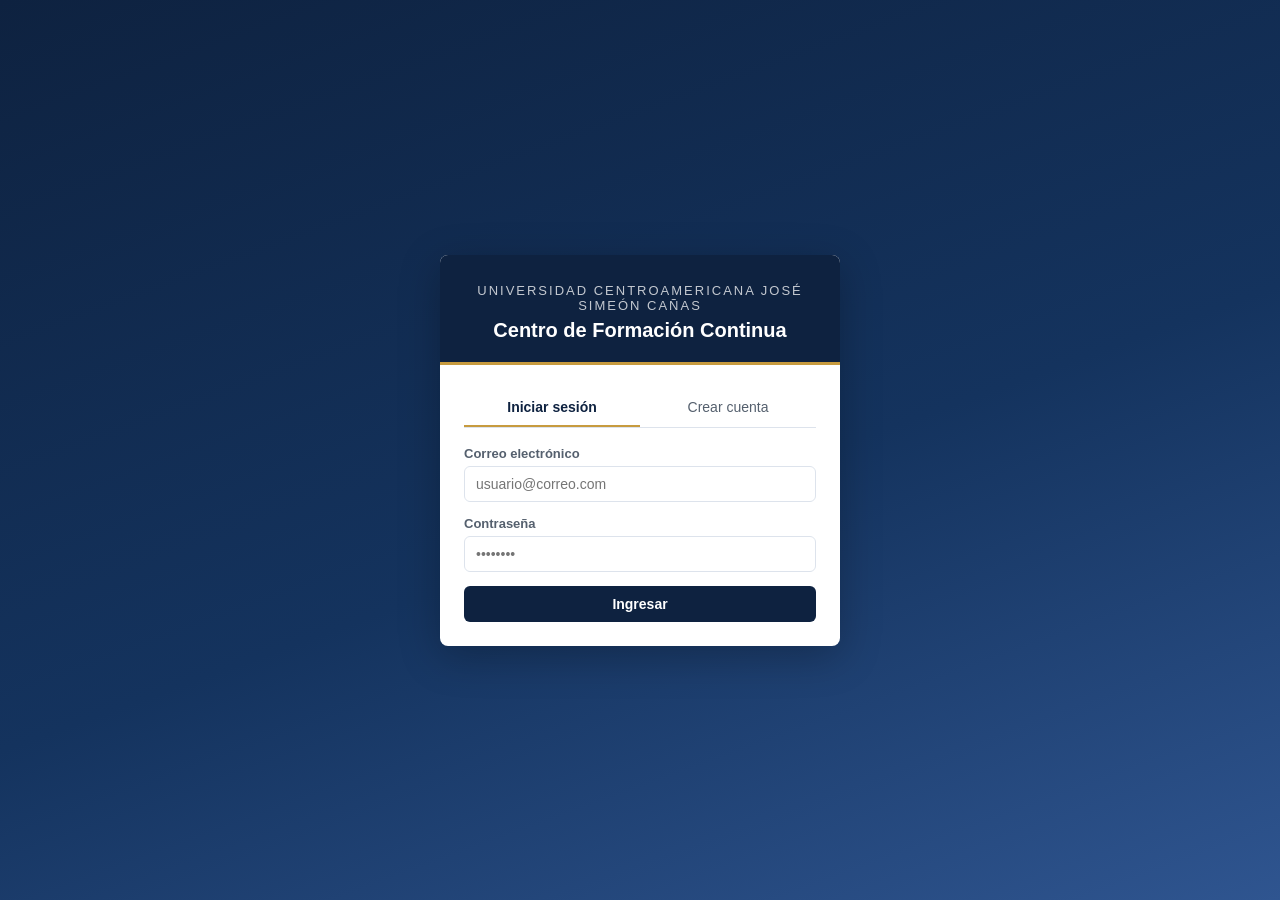
==== src/main/resources/static/app.html @ 16a605a7 "Estructura inicial del proyecto - Fase 1" ====
<!DOCTYPE html>
<html lang="es">
<head>
<meta charset="UTF-8">
<meta name="viewport" content="width=device-width, initial-scale=1.0">
<title>UCA-CFC Connect</title>
<link rel="stylesheet" href="css/theme.css">
</head>
<body>

<div class="app-shell">
  <aside class="sidebar">
    <div class="sidebar-header">
      <div class="marca">UCA · Formación Continua</div>
      <h2>UCA-CFC Connect</h2>
    </div>

    <nav id="navContainer" style="flex:1; overflow-y:auto; padding-bottom:10px;"></nav>

    <div class="sidebar-footer">
      <div class="usuario-nombre" id="usuarioNombre">—</div>
      <div class="usuario-rol" id="usuarioRol">—</div>
      <button class="btn btn-secundario" style="width:100%" onclick="logout()">Cerrar sesión</button>
    </div>
  </aside>

  <div class="main">
    <div class="topbar">
      <h1 id="tituloModulo">Bienvenido</h1>
    </div>
    <div class="content" id="contentArea">
      <div class="card">
        <p style="color:var(--gris-texto); margin:0;">
          Selecciona un módulo del menú izquierdo para comenzar.
        </p>
      </div>
    </div>
  </div>
</div>

<div class="modal-overlay" id="modalOverlay">
  <div class="modal">
    <div class="modal-header">
      <h3 id="modalTitulo">Formulario</h3>
      <button class="cerrar" onclick="cerrarModal()">&times;</button>
    </div>
    <div class="modal-body" id="modalBody"></div>
    <div class="modal-footer">
      <button class="btn btn-secundario" onclick="cerrarModal()">Cancelar</button>
      <button class="btn btn-dorado" id="modalGuardarBtn">Guardar</button>
    </div>
  </div>
</div>

<script src="js/api.js"></script>
<script src="js/config.js"></script>
<script src="js/crud.js"></script>
<script src="js/app.js"></script>
</body>
</html>
---- src/main/resources/static/css/theme.css ----
:root {
  --azul-oscuro: #0e2240;
  --azul: #14335e;
  --azul-claro: #2f5590;
  --dorado: #c79b3f;
  --negro: #1a1a1a;
  --gris-fondo: #f4f6f9;
  --gris-borde: #dde3ec;
  --gris-texto: #55606e;
  --blanco: #ffffff;
  --rojo: #b3261e;
  --verde: #1e7d43;
  --radio: 8px;
  --sombra: 0 2px 10px rgba(14, 34, 64, 0.08);
}

* { box-sizing: border-box; }

body {
  margin: 0;
  font-family: "Segoe UI", Arial, sans-serif;
  background: var(--gris-fondo);
  color: var(--negro);
}

/* ===== Pantalla de login ===== */
.login-wrapper {
  min-height: 100vh;
  display: flex;
  align-items: center;
  justify-content: center;
  background: linear-gradient(160deg, var(--azul-oscuro) 0%, var(--azul) 55%, var(--azul-claro) 100%);
  padding: 20px;
}

.login-card {
  background: var(--blanco);
  border-radius: var(--radio);
  box-shadow: 0 10px 40px rgba(0,0,0,0.25);
  width: 100%;
  max-width: 400px;
  overflow: hidden;
}

.login-header {
  background: var(--azul-oscuro);
  color: var(--blanco);
  padding: 28px 24px 20px;
  text-align: center;
  border-bottom: 3px solid var(--dorado);
}

.login-header .marca {
  font-size: 13px;
  letter-spacing: 2px;
  opacity: 0.75;
  text-transform: uppercase;
}

.login-header h1 {
  margin: 6px 0 0;
  font-size: 20px;
  font-weight: 600;
}

.login-body { padding: 24px; }

.tabs { display: flex; margin-bottom: 18px; border-bottom: 1px solid var(--gris-borde); }
.tab-btn {
  flex: 1; background: none; border: none; padding: 10px 0; cursor: pointer;
  font-size: 14px; color: var(--gris-texto); border-bottom: 2px solid transparent;
}
.tab-btn.activo { color: var(--azul-oscuro); border-bottom-color: var(--dorado); font-weight: 600; }

.form-group { margin-bottom: 14px; }
.form-group label { display: block; font-size: 13px; margin-bottom: 5px; color: var(--gris-texto); font-weight: 600; }
.form-group input, .form-group select, .form-group textarea {
  width: 100%; padding: 9px 11px; border: 1px solid var(--gris-borde); border-radius: 6px;
  font-size: 14px; font-family: inherit;
}
.form-group input:focus, .form-group select:focus, .form-group textarea:focus {
  outline: none; border-color: var(--azul-claro);
}
.form-hint { font-size: 12px; color: var(--gris-texto); margin-top: 4px; }

.btn {
  display: inline-block; padding: 10px 18px; border: none; border-radius: 6px;
  font-size: 14px; font-weight: 600; cursor: pointer; text-align: center;
}
.btn-primario { background: var(--azul-oscuro); color: var(--blanco); width: 100%; }
.btn-primario:hover { background: var(--azul); }
.btn-dorado { background: var(--dorado); color: var(--negro); }
.btn-dorado:hover { filter: brightness(0.95); }
.btn-secundario { background: var(--gris-borde); color: var(--negro); }
.btn-peligro { background: var(--rojo); color: var(--blanco); }
.btn-pequeno { padding: 5px 10px; font-size: 12px; }

.error-box {
  background: #fdecea; color: var(--rojo); border: 1px solid #f5c6c3;
  padding: 9px 12px; border-radius: 6px; font-size: 13px; margin-bottom: 14px; display: none;
}
.error-box.visible { display: block; }
.ok-box {
  background: #eaf7ef; color: var(--verde); border: 1px solid #bfe8cf;
  padding: 9px 12px; border-radius: 6px; font-size: 13px; margin-bottom: 14px; display: none;
}
.ok-box.visible { display: block; }

/* ===== Shell de la app ===== */
.app-shell { display: flex; min-height: 100vh; }

.sidebar {
  width: 250px; background: var(--azul-oscuro); color: var(--blanco);
  display: flex; flex-direction: column; flex-shrink: 0;
}
.sidebar-header {
  padding: 20px 18px; border-bottom: 1px solid rgba(255,255,255,0.12);
}
.sidebar-header .marca { font-size: 11px; letter-spacing: 1.5px; opacity: 0.7; text-transform: uppercase; }
.sidebar-header h2 { margin: 4px 0 0; font-size: 16px; }

.nav-grupo { padding: 14px 10px 4px; font-size: 11px; text-transform: uppercase; letter-spacing: 1px; color: rgba(255,255,255,0.45); }
.nav-item {
  display: block; padding: 9px 18px; color: rgba(255,255,255,0.85); text-decoration: none;
  font-size: 14px; cursor: pointer; border-left: 3px solid transparent;
}
.nav-item:hover { background: rgba(255,255,255,0.06); }
.nav-item.activo { background: rgba(255,255,255,0.1); border-left-color: var(--dorado); font-weight: 600; }

.sidebar-footer { margin-top: auto; padding: 16px 18px; border-top: 1px solid rgba(255,255,255,0.12); }
.sidebar-footer .usuario-nombre { font-size: 13px; font-weight: 600; }
.sidebar-footer .usuario-rol { font-size: 11px; opacity: 0.7; margin-bottom: 10px; }

.main { flex: 1; display: flex; flex-direction: column; min-width: 0; }
.topbar {
  background: var(--blanco); border-bottom: 1px solid var(--gris-borde);
  padding: 14px 26px; display: flex; align-items: center; justify-content: space-between;
}
.topbar h1 { margin: 0; font-size: 19px; }
.content { padding: 24px 26px; overflow-y: auto; }

.card { background: var(--blanco); border-radius: var(--radio); box-shadow: var(--sombra); padding: 18px; margin-bottom: 18px; }

.toolbar { display: flex; justify-content: space-between; align-items: center; margin-bottom: 14px; flex-wrap: wrap; gap: 10px; }
.filtros { display: flex; gap: 10px; align-items: flex-end; flex-wrap: wrap; }
.filtros .form-group { margin-bottom: 0; min-width: 150px; }

table { width: 100%; border-collapse: collapse; font-size: 13.5px; }
thead th {
  text-align: left; padding: 10px 12px; background: var(--gris-fondo); color: var(--gris-texto);
  border-bottom: 2px solid var(--gris-borde); font-weight: 600; white-space: nowrap;
}
tbody td { padding: 10px 12px; border-bottom: 1px solid var(--gris-borde); vertical-align: middle; }
tbody tr:hover { background: #fafbfd; }
.acciones-col { white-space: nowrap; text-align: right; }
.acciones-col .btn { margin-left: 6px; }

.badge {
  display: inline-block; padding: 3px 9px; border-radius: 20px; font-size: 11.5px; font-weight: 600;
}
.badge-pendiente { background: #fff4dd; color: #8a6100; }
.badge-confirmada, .badge-aprobada, .badge-pagado, .badge-reservado, .badge-activo { background: #eaf7ef; color: var(--verde); }
.badge-cancelada, .badge-rechazada, .badge-cancelado { background: #fdecea; color: var(--rojo); }
.badge-parcial, .badge-en_proceso { background: #e8eefc; color: #2857c9; }
.badge-finalizada, .badge-completado, .badge-atendida { background: #ececec; color: #555; }
.badge-inactivo { background: #ececec; color: #777; }

.vacio { text-align: center; color: var(--gris-texto); padding: 30px; font-size: 14px; }
.cargando { text-align: center; color: var(--gris-texto); padding: 30px; font-size: 14px; }

/* ===== Modal de formulario ===== */
.modal-overlay {
  position: fixed; inset: 0; background: rgba(14,34,64,0.45);
  display: none; align-items: flex-start; justify-content: center; padding: 40px 16px;
  overflow-y: auto; z-index: 50;
}
.modal-overlay.visible { display: flex; }
.modal {
  background: var(--blanco); border-radius: var(--radio); width: 100%; max-width: 520px;
  box-shadow: 0 20px 60px rgba(0,0,0,0.3);
}
.modal-header {
  padding: 16px 20px; border-bottom: 1px solid var(--gris-borde);
  display: flex; justify-content: space-between; align-items: center;
}
.modal-header h3 { margin: 0; font-size: 16px; }
.modal-header .cerrar { cursor: pointer; background: none; border: none; font-size: 20px; color: var(--gris-texto); }
.modal-body { padding: 20px; max-height: 65vh; overflow-y: auto; }
.modal-footer { padding: 14px 20px; border-top: 1px solid var(--gris-borde); display: flex; justify-content: flex-end; gap: 10px; }

.grid-2 { display: grid; grid-template-columns: 1fr 1fr; gap: 12px; }
@media (max-width: 560px) { .grid-2 { grid-template-columns: 1fr; } .sidebar { width: 210px; } }
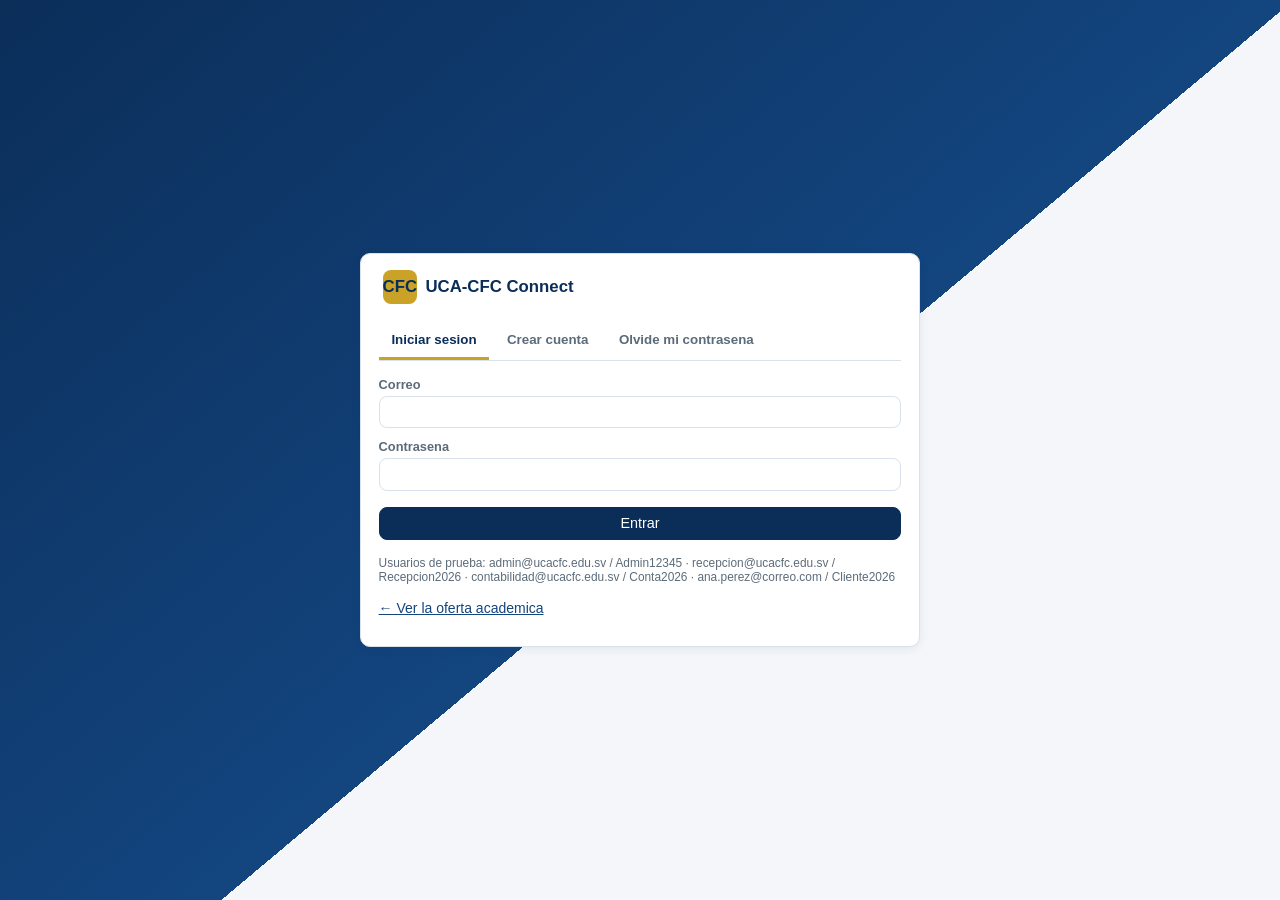
==== commit 08ffa165: "feat(frontend): login, menu por rol, usuarios, roles, perfil, inicio y reportes" ====
--- a/src/main/resources/static/app.html
+++ b/src/main/resources/static/app.html
@@ -1,60 +1,42 @@
-<!DOCTYPE html>
+<!doctype html>
 <html lang="es">
 <head>
-<meta charset="UTF-8">
-<meta name="viewport" content="width=device-width, initial-scale=1.0">
-<title>UCA-CFC Connect</title>
-<link rel="stylesheet" href="css/theme.css">
+  <meta charset="utf-8">
+  <meta name="viewport" content="width=device-width, initial-scale=1">
+  <title>UCA-CFC Connect</title>
+  <link rel="stylesheet" href="css/styles.css">
 </head>
 <body>
-
-<div class="app-shell">
-  <aside class="sidebar">
-    <div class="sidebar-header">
-      <div class="marca">UCA · Formación Continua</div>
-      <h2>UCA-CFC Connect</h2>
-    </div>
-
-    <nav id="navContainer" style="flex:1; overflow-y:auto; padding-bottom:10px;"></nav>
-
-    <div class="sidebar-footer">
-      <div class="usuario-nombre" id="usuarioNombre">—</div>
-      <div class="usuario-rol" id="usuarioRol">—</div>
-      <button class="btn btn-secundario" style="width:100%" onclick="logout()">Cerrar sesión</button>
-    </div>
+<div class="layout">
+  <aside class="sidebar" id="sidebar">
+    <div class="brand"><div class="logo">CFC</div><div>UCA-CFC Connect</div></div>
+    <nav id="menu"></nav>
   </aside>
-
   <div class="main">
-    <div class="topbar">
-      <h1 id="tituloModulo">Bienvenido</h1>
-    </div>
-    <div class="content" id="contentArea">
-      <div class="card">
-        <p style="color:var(--gris-texto); margin:0;">
-          Selecciona un módulo del menú izquierdo para comenzar.
-        </p>
-      </div>
-    </div>
+    <header class="topbar">
+      <button class="btn menu-toggle" id="btnMenu" type="button">☰</button>
+      <div class="spacer"></div>
+      <div class="user"><div id="usuarioNombre"></div><div class="rol" id="usuarioRol"></div></div>
+      <button class="btn" id="btnPerfil" type="button">Mi perfil</button>
+      <button class="btn" id="btnSalir" type="button">Cerrar sesion</button>
+    </header>
+    <main class="content" id="contenido"></main>
   </div>
 </div>
-
-<div class="modal-overlay" id="modalOverlay">
-  <div class="modal">
-    <div class="modal-header">
-      <h3 id="modalTitulo">Formulario</h3>
-      <button class="cerrar" onclick="cerrarModal()">&times;</button>
-    </div>
-    <div class="modal-body" id="modalBody"></div>
-    <div class="modal-footer">
-      <button class="btn btn-secundario" onclick="cerrarModal()">Cancelar</button>
-      <button class="btn btn-dorado" id="modalGuardarBtn">Guardar</button>
-    </div>
-  </div>
-</div>
-
+<div id="toasts"></div>
+<script src="js/config.js"></script>
 <script src="js/api.js"></script>
-<script src="js/config.js"></script>
-<script src="js/crud.js"></script>
+<script src="js/ui.js"></script>
+<script src="js/vistas-catalogos.js"></script>
+<script src="js/vistas-espacios.js"></script>
+<script src="js/vistas-oferta.js"></script>
+<script src="js/vistas-clientes.js"></script>
+<script src="js/vistas-inscripciones.js"></script>
+<script src="js/vistas-reservas-catering.js"></script>
+<script src="js/vistas-cotizaciones.js"></script>
+<script src="js/vistas-pagos.js"></script>
+<script src="js/vistas-agenda.js"></script>
+<script src="js/vistas-inicio.js"></script>
 <script src="js/app.js"></script>
 </body>
 </html>
--- a/src/main/resources/static/css/styles.css
+++ b/src/main/resources/static/css/styles.css
@@ -0,0 +1,190 @@
+/* UCA-CFC Connect - estilos (sin frameworks) */
+:root {
+  --azul: #0b2e59; --azul-2: #13457f; --azul-claro: #e8eef7; --oro: #c9a227;
+  --texto: #1d2733; --suave: #5c6b7a; --borde: #d9e1ea; --fondo: #f4f6f9; --blanco: #fff;
+  --ok: #1e7b4c; --ok-bg: #e3f4ea; --warn: #9a6b00; --warn-bg: #fff4d6; --err: #b3261e; --err-bg: #fde7e6;
+  --info: #1f5fa8; --info-bg: #e5effa; --gris-bg: #eceff3;
+  --radio: 10px; --sombra: 0 2px 10px rgba(11, 46, 89, .08);
+}
+* { box-sizing: border-box; }
+html, body { margin: 0; }
+body { font-family: "Segoe UI", Roboto, Arial, sans-serif; color: var(--texto); background: var(--fondo); font-size: 14px; }
+a { color: var(--azul-2); }
+h1, h2, h3 { margin: 0 0 .6rem; color: var(--azul); }
+h1 { font-size: 1.5rem; } h2 { font-size: 1.2rem; } h3 { font-size: 1rem; }
+.muted { color: var(--suave); }
+.small { font-size: .85em; }
+.right { text-align: right; }
+.row { display: flex; gap: .6rem; align-items: center; flex-wrap: wrap; }
+.spacer { flex: 1; }
+.hidden { display: none !important; }
+
+/* Botones */
+.btn { border: 1px solid var(--borde); background: var(--blanco); color: var(--texto); padding: .45rem .9rem;
+  border-radius: 8px; cursor: pointer; font-size: .9rem; line-height: 1.2; white-space: nowrap; }
+.btn:hover { border-color: var(--azul-2); }
+.btn:disabled { opacity: .5; cursor: not-allowed; }
+.btn-primary { background: var(--azul); color: #fff; border-color: var(--azul); }
+.btn-primary:hover { background: var(--azul-2); }
+.btn-ok { background: var(--ok); color: #fff; border-color: var(--ok); }
+.btn-danger { background: var(--blanco); color: var(--err); border-color: #efb8b4; }
+.btn-danger:hover { background: var(--err-bg); }
+.btn-link { border: none; background: none; color: var(--azul-2); padding: .2rem .3rem; text-decoration: underline; }
+.btn-sm { padding: .25rem .55rem; font-size: .8rem; }
+
+/* Layout app */
+.layout { display: grid; grid-template-columns: 240px 1fr; min-height: 100vh; }
+.sidebar { background: var(--azul); color: #dfe8f5; padding: 1rem .75rem; position: sticky; top: 0; height: 100vh; overflow-y: auto; }
+.brand { display: flex; align-items: center; gap: .55rem; color: #fff; font-weight: 700; font-size: 1.05rem; margin: 0 .25rem 1.2rem; }
+.brand .logo { width: 34px; height: 34px; border-radius: 8px; background: var(--oro); color: var(--azul); display: grid; place-items: center; font-weight: 800; }
+.nav-group { margin: 1rem .4rem .35rem; font-size: .72rem; text-transform: uppercase; letter-spacing: .06em; color: #9db3d1; }
+.nav-item { display: block; padding: .5rem .7rem; border-radius: 8px; color: #e6eef9; text-decoration: none; cursor: pointer; }
+.nav-item:hover { background: rgba(255, 255, 255, .08); }
+.nav-item.activo { background: rgba(255, 255, 255, .16); color: #fff; font-weight: 600; }
+.main { min-width: 0; }
+.topbar { background: var(--blanco); border-bottom: 1px solid var(--borde); padding: .7rem 1.3rem; display: flex; align-items: center; gap: 1rem; position: sticky; top: 0; z-index: 5; }
+.topbar .user { text-align: right; line-height: 1.2; }
+.topbar .rol { font-size: .75rem; color: var(--suave); }
+.content { padding: 1.3rem; max-width: 1400px; }
+.menu-toggle { display: none; }
+
+/* Tarjetas */
+.card { background: var(--blanco); border: 1px solid var(--borde); border-radius: var(--radio); padding: 1rem 1.1rem; box-shadow: var(--sombra); }
+.card + .card { margin-top: 1rem; }
+.grid { display: grid; gap: 1rem; }
+.grid-2 { grid-template-columns: repeat(2, minmax(0, 1fr)); }
+.grid-3 { grid-template-columns: repeat(3, minmax(0, 1fr)); }
+.grid-4 { grid-template-columns: repeat(4, minmax(0, 1fr)); }
+.kpi { padding: .9rem 1rem; }
+.kpi .valor { font-size: 1.6rem; font-weight: 700; color: var(--azul); }
+.kpi .etiqueta { color: var(--suave); font-size: .82rem; }
+.page-head { display: flex; align-items: flex-end; gap: 1rem; margin-bottom: 1rem; flex-wrap: wrap; }
+.page-head p { margin: .1rem 0 0; color: var(--suave); }
+
+/* Filtros */
+.filtros { display: flex; flex-wrap: wrap; gap: .6rem; align-items: flex-end; margin-bottom: .8rem; }
+.filtros .campo { min-width: 150px; }
+
+/* Formularios */
+.campo { display: flex; flex-direction: column; gap: .25rem; }
+.campo label { font-size: .8rem; font-weight: 600; color: var(--suave); }
+.campo .req { color: var(--err); }
+.campo .ayuda { font-size: .75rem; color: var(--suave); }
+input, select, textarea { font: inherit; padding: .45rem .55rem; border: 1px solid var(--borde); border-radius: 8px; background: #fff; color: var(--texto); width: 100%; }
+input:focus, select:focus, textarea:focus { outline: 2px solid #9cc0ea; border-color: var(--azul-2); }
+textarea { min-height: 70px; resize: vertical; }
+.form-grid { display: grid; grid-template-columns: repeat(2, minmax(0, 1fr)); gap: .8rem 1rem; }
+.form-grid .full { grid-column: 1 / -1; }
+.checkbox { flex-direction: row; align-items: center; gap: .5rem; }
+.checkbox input { width: auto; }
+.campo.invalido input, .campo.invalido select, .campo.invalido textarea { border-color: var(--err); }
+.campo .error-campo { color: var(--err); font-size: .75rem; }
+
+/* Tabla */
+.tabla-wrap { overflow-x: auto; }
+table { width: 100%; border-collapse: collapse; background: var(--blanco); }
+th, td { padding: .55rem .6rem; border-bottom: 1px solid var(--borde); text-align: left; vertical-align: top; }
+th { font-size: .78rem; text-transform: uppercase; letter-spacing: .03em; color: var(--suave); background: #f8fafc; white-space: nowrap; }
+th.ordenable { cursor: pointer; user-select: none; }
+th.ordenable:hover { color: var(--azul-2); }
+tr:hover td { background: #fbfcfe; }
+td.acciones { white-space: nowrap; text-align: right; }
+td.acciones .btn + .btn { margin-left: .25rem; }
+.vacio { padding: 2rem; text-align: center; color: var(--suave); }
+.paginacion { display: flex; align-items: center; gap: .5rem; justify-content: flex-end; padding-top: .7rem; flex-wrap: wrap; }
+.paginacion select { width: auto; }
+
+/* Badges */
+.badge { display: inline-block; padding: .15rem .55rem; border-radius: 999px; font-size: .74rem; font-weight: 600; background: var(--gris-bg); color: var(--suave); white-space: nowrap; }
+.b-ok { background: var(--ok-bg); color: var(--ok); }
+.b-warn { background: var(--warn-bg); color: var(--warn); }
+.b-err { background: var(--err-bg); color: var(--err); }
+.b-info { background: var(--info-bg); color: var(--info); }
+
+/* Alertas */
+.alerta { padding: .7rem .9rem; border-radius: 8px; margin-bottom: .8rem; font-size: .9rem; }
+.alerta ul { margin: .3rem 0 0 1.1rem; padding: 0; }
+.alerta-error { background: var(--err-bg); color: var(--err); }
+.alerta-ok { background: var(--ok-bg); color: var(--ok); }
+.alerta-info { background: var(--info-bg); color: var(--info); }
+
+/* Modal */
+.modal-fondo { position: fixed; inset: 0; background: rgba(15, 25, 40, .45); display: flex; align-items: flex-start; justify-content: center; padding: 4vh 1rem; z-index: 50; overflow-y: auto; }
+.modal { background: var(--blanco); border-radius: 12px; width: 100%; max-width: 720px; box-shadow: 0 18px 50px rgba(0, 0, 0, .25); }
+.modal.grande { max-width: 980px; }
+.modal-head { display: flex; align-items: center; padding: 1rem 1.2rem; border-bottom: 1px solid var(--borde); }
+.modal-head h2 { margin: 0; flex: 1; }
+.modal-body { padding: 1.1rem 1.2rem; }
+.modal-foot { display: flex; justify-content: flex-end; gap: .5rem; padding: .9rem 1.2rem; border-top: 1px solid var(--borde); }
+.cerrar { border: none; background: none; font-size: 1.4rem; cursor: pointer; color: var(--suave); }
+
+/* Toasts */
+#toasts { position: fixed; right: 1rem; bottom: 1rem; display: flex; flex-direction: column; gap: .5rem; z-index: 100; }
+.toast { background: var(--azul); color: #fff; padding: .7rem 1rem; border-radius: 8px; box-shadow: var(--sombra); max-width: 420px; }
+.toast.error { background: var(--err); }
+.toast.ok { background: var(--ok); }
+
+/* Detalle */
+.detalle { display: grid; grid-template-columns: repeat(2, minmax(0, 1fr)); gap: .4rem 1.2rem; }
+.detalle div { padding: .25rem 0; border-bottom: 1px dashed var(--borde); }
+.detalle b { display: block; font-size: .75rem; color: var(--suave); font-weight: 600; }
+.lista-simple { margin: 0; padding-left: 1.1rem; }
+
+/* Sesiones / items editor */
+.filas-editor .fila { display: grid; gap: .5rem; align-items: end; margin-bottom: .5rem; }
+.fila-sesion { grid-template-columns: 1fr 1fr auto; }
+.fila-item { grid-template-columns: 1.1fr 1.6fr .6fr .8fr 1.4fr auto; }
+.caja { border: 1px dashed var(--borde); border-radius: 8px; padding: .8rem; background: #fafcff; }
+
+/* Calendario */
+.cal { display: grid; grid-template-columns: repeat(7, minmax(0, 1fr)); border-top: 1px solid var(--borde); border-left: 1px solid var(--borde); }
+.cal .dia-nombre { background: #f8fafc; font-size: .75rem; font-weight: 700; text-transform: uppercase; color: var(--suave); padding: .4rem; border-right: 1px solid var(--borde); border-bottom: 1px solid var(--borde); }
+.cal .dia { min-height: 110px; padding: .3rem; border-right: 1px solid var(--borde); border-bottom: 1px solid var(--borde); background: #fff; }
+.cal .dia.fuera { background: #f7f8fa; color: #aab4c0; }
+.cal .dia.hoy { outline: 2px solid var(--oro); outline-offset: -2px; }
+.cal .num { font-size: .78rem; font-weight: 700; margin-bottom: .2rem; }
+.evt { display: block; font-size: .72rem; padding: .15rem .3rem; border-radius: 4px; margin-bottom: 2px; cursor: pointer; overflow: hidden; text-overflow: ellipsis; white-space: nowrap; border-left: 3px solid; }
+.evt-CURSO { background: #e5effa; border-color: #1f5fa8; }
+.evt-DIPLOMADO { background: #efe7fb; border-color: #6a3db8; }
+.evt-EVENTO { background: #fff4d6; border-color: #c9a227; }
+.evt-ALQUILER { background: #e3f4ea; border-color: #1e7b4c; }
+.evt-CATERING { background: #fde9df; border-color: #c25a1b; }
+.leyenda { display: flex; gap: .8rem; flex-wrap: wrap; font-size: .78rem; }
+.leyenda span { display: inline-flex; align-items: center; gap: .3rem; }
+.leyenda i { width: 12px; height: 12px; border-radius: 3px; display: inline-block; }
+
+/* Publico / login */
+.hero { background: linear-gradient(120deg, var(--azul), var(--azul-2)); color: #fff; padding: 2.4rem 1.5rem 2rem; }
+.hero h1 { color: #fff; font-size: 1.9rem; }
+.hero p { color: #d6e2f3; max-width: 680px; }
+.publico-nav { display: flex; align-items: center; gap: .8rem; max-width: 1200px; margin: 0 auto 1.4rem; }
+.publico-nav .btn { background: rgba(255, 255, 255, .1); color: #fff; border-color: rgba(255, 255, 255, .35); }
+.publico-nav .btn-primary { background: var(--oro); color: var(--azul); border-color: var(--oro); font-weight: 700; }
+.contenedor { max-width: 1200px; margin: 0 auto; padding: 1.4rem; }
+.oferta-card h3 { margin-bottom: .2rem; }
+.oferta-card .meta { font-size: .82rem; color: var(--suave); margin: .3rem 0; }
+.precio { font-size: 1.15rem; font-weight: 700; color: var(--azul); }
+.auth-wrap { min-height: 100vh; display: grid; place-items: center; padding: 1.5rem; background: linear-gradient(140deg, var(--azul) 0, var(--azul-2) 55%, var(--fondo) 55%); }
+.auth-card { width: 100%; max-width: 560px; }
+.tabs { display: flex; gap: .3rem; border-bottom: 1px solid var(--borde); margin-bottom: 1rem; flex-wrap: wrap; }
+.tab { border: none; background: none; padding: .6rem .8rem; cursor: pointer; color: var(--suave); border-bottom: 3px solid transparent; font-weight: 600; }
+.tab.activo { color: var(--azul); border-color: var(--oro); }
+
+/* Comprobante (impresion) */
+.comprobante { border: 2px solid var(--azul); border-radius: 10px; padding: 1.2rem; }
+.comprobante .encabezado { display: flex; justify-content: space-between; border-bottom: 1px solid var(--borde); padding-bottom: .6rem; margin-bottom: .8rem; }
+@media print {
+  body * { visibility: hidden; }
+  .imprimible, .imprimible * { visibility: visible; }
+  .imprimible { position: absolute; left: 0; top: 0; width: 100%; }
+}
+
+@media (max-width: 900px) {
+  .layout { grid-template-columns: 1fr; }
+  .sidebar { position: fixed; left: -260px; width: 240px; z-index: 40; transition: left .2s; }
+  .sidebar.abierto { left: 0; }
+  .menu-toggle { display: inline-block; }
+  .grid-2, .grid-3, .grid-4, .form-grid, .detalle { grid-template-columns: 1fr; }
+  .fila-item { grid-template-columns: 1fr 1fr; }
+  .content { padding: 1rem; }
+}
